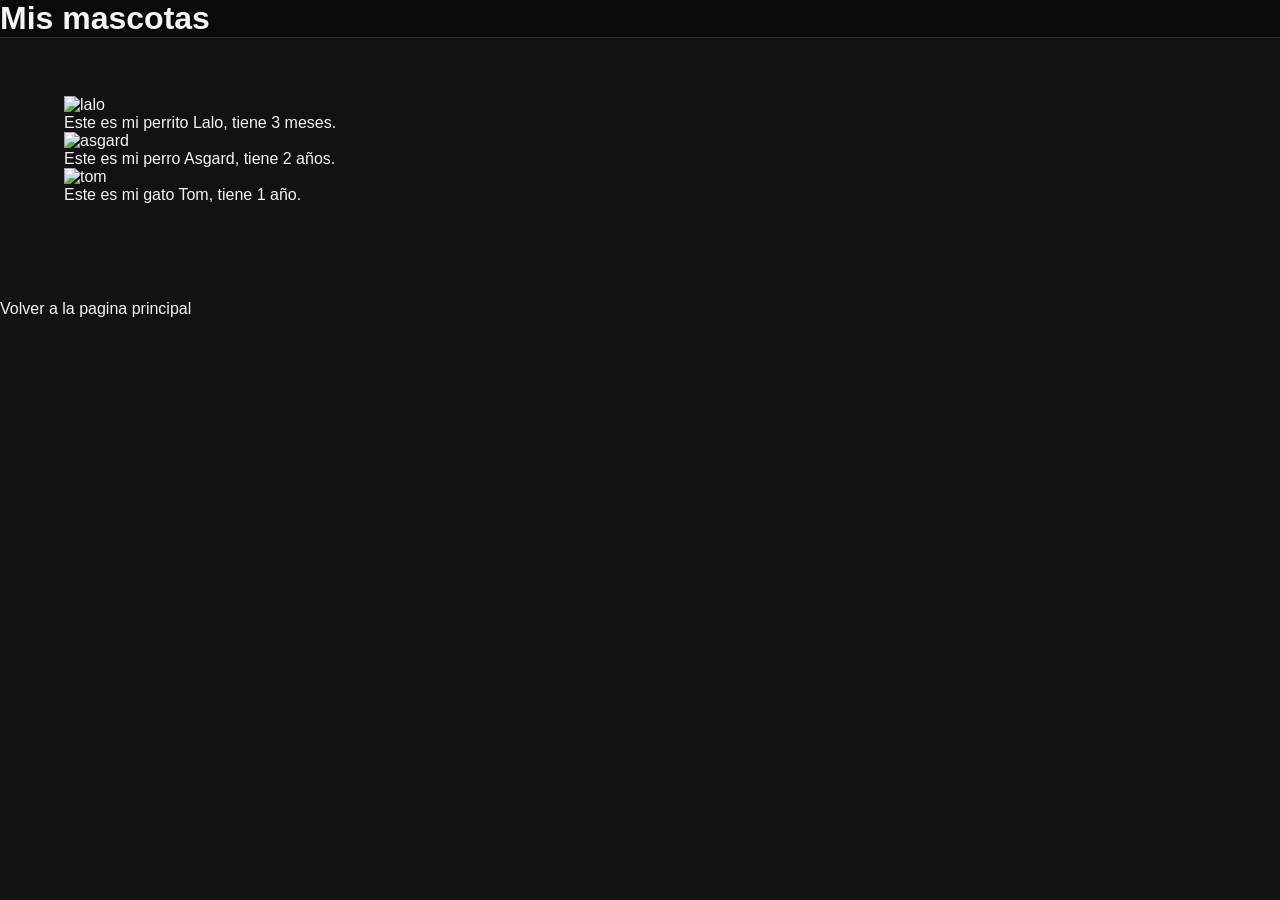
==== mascotas.html @ d5d4137e "first commit" ====
<!DOCTYPE html>
<html lang="es">
<head>
    <meta charset="UTF-8">
    <meta name="viewport" content="width=device-width, initial-scale=1.0">
    <title>Mis Mascotas</title>
    <link rel="stylesheet" href="styles.css">
</head>
<body>
    <!--MASCOTAS-->
    <header>
        <h1>Mis mascotas</h1>
    </header>

    <!--CONTENIDO DE LAS MASCOTAS-->
    <section>
        <article>
            <img src="aa.jpg" alt="lalo">
            <p> Este es mi perrito Lalo, tiene 3 meses.</p>
        </article>
        <article>
            <img src="descarga.jpg" alt="asgard">
            <p> Este es mi perro Asgard, tiene 2 años.</p>
        </article>
        <article>
            <img src="as.jpg" alt="tom">
            <p> Este es mi gato Tom, tiene 1 año.</p>
        </article>
    </section>

    <nav>
        <a href="index.html">Volver a la pagina principal</a>
    </nav>
    
</body>
</html>
---- styles.css ----
:root {
    --primary-color: #6c63ff;
    --dark-bg: #121212;
    --darker-bg: #0a0a0a;
    --light-text: #f5f5f5;
    --gray-text: #aaaaaa;
    --card-bg: #1e1e1e;
    --border-color: #2d2d2d;
    --transition: all .3s ease;
}

* {
    padding: 0;
    margin: 0;
    box-sizing: border-box;
}

html {
    scroll-behavior: smooth;
    scrollbar-color:var(--primary-color) var(--dark-bg);
}

body {
    font-family: 'Segoe UI', Tahoma, Geneva, Verdana, sans-serif;
    background-color: var(--dark-bg);
    color: var(--light-text);
    line-height: 1,6;
}

a {
    text-decoration: none;
    color: inherit;
}

ul {
    list-style: none;
}

img {
    max-width: 100%;
    height: auto;
    display: block;
}

header {
    position: fixed;
    top: 0;
    left: 0;
    width: 100%;
    background-color: rgba(10, 10, 10, 0.9);
    backdrop-filter: blur(10px);
    z-index: 100;
    border-bottom: 1px solid var(--border-color);
}

#navbar {
    display: flex;
    justify-content: space-between;
    align-items: center;
    padding: 1rem 5%;
    max-width: 1400px;
    margin: 0 auto;
}

.logo {
    font-size: 1.5rem;
    font-weight: 700;
    letter-spacing: 1px;
}

.logo span {
    color: var(--primary-color);
}

.nav-links {
    display: flex;
    gap: 2rem;
}

.nav-links a {
    position:  relative;
    padding: .5rem 0;
    transition:  var(--transition);
}

.nav-links a:after {
    content: '';
    position: absolute;
    bottom: 0;
    left: 0;
    width: 0;
    height: 2px;
    background-color: var(--primary-color);
    transition: var(--transition);
}

.nav-links a:hover {
    color: var(--primary-color);
}

.nav-links a:hover:after {
    width: 100%;
}

section {
    padding: 6rem 5%;
    max-width: 1400px;
    margin: 0 auto;
}

.section-title {
    font-size: 2rem;
    margin-bottom: 3rem;
    text-align: center;
    position: relative;
    padding-bottom: 1rem;
}

.section-title:after {
    content: '';
    position: absolute;
    bottom: 0;
    left: 50%;
    transform: translate(-50%);
    width: 80px;
    height: 3px;
    background-color: var(--primary-color);
}

.btn {
    display: inline-block;
    background-color: var(--primary-color);
    color: white;
    padding: .8rem 1.5rem;
    border-radius: 5px;
    font-weight: 600;
    transition: var(--transition);
    border: none;
}

.btn:hover {
    background-color: #5651d8;
    transform: translateY(-3px);
    box-shadow: 0 5px 15px rgba(108, 99, 255, 0.3);
}

.hero {
    min-height: 100vh;
    display: flex;
    align-items: center;
    padding-top: 5rem;
}

.hero-content {
    display: flex;
    justify-content: space-between;
    align-items: center;
    gap: 4rem;
}

.hero-text {
    flex: 1;
}

.hero-text h1 {
    font-size: 3rem;
    margin-bottom: .5 rem;
    font-weight: 700;
}

.hero-text h2 {
    font-size: 1.5rem;
    color: var(--primary-color);
    margin-bottom: 1.5rem;
    font-weight: 600;    
}

.hero-text p {
    margin-bottom: 1.5rem;
    color: var(--gray-text);
    font-size: 1.1rem;
    max-width: 600px;
}

.social-links {
    display: flex;
    gap: 1rem;
    margin-bottom: 2rem;
}

.social-links a {
    display: flex;
    align-items: center;
    justify-content: center;
    width: 40px;
    height: 40px;
    border-radius: 50%;
    background-color: var(--card-bg);
    color: var(--light-text);
    transition: var(--transition);
    font-size: 1.2rem;
}

.social-links a:hover {
    background-color: var(--primary-color);
    transform: translate(-3px);
}

.hero-image {
    flex: 1;
    display: flex;
    justify-content: flex-end;
}

.hero-image img {
    width: 350px;
    height: 350px;
    object-fit: cover;
    border-radius: 50%;
    border: 5px solid var(--primary-color);
    box-shadow: 0 0 25px rgba(108, 99, 255, .5);
    transition: var(--transition);
}

.hero-image img:hover {
    transform: scale(1.03);
    box-shadow: 0 0 30px rgba(108, 99, 255, .5);
}

.timeline {
    position: relative;
    max-width: 800px;
    margin: 0 auto;
}

.timeline:before {
    content: '';
    position: absolute;
    top: 0;
    left: 20px;
    width: 2px;
    height: 100%;
    background-color: var(--border-color);
}

.timeline-item {
    position: relative;
    margin-bottom: 3rem;
    padding-left: 50px;
}

.timeline-item:before {
    content: '';
    position: absolute;
    top: 5px;
    left: 10px;
    width: 20px;
    height: 20px;
    border-radius: 50%;
    background-color: var(--primary-color);
    z-index: 1;
}

.timeline-content {
    background-color: var(--card-bg);
    padding: 1.5rem;
    border-radius: 10px;
    border-left: 3px solid var(--primary-color);
}

.date {
    display: inline-block;
    padding: .3rem .8rem;
    background-color: rgba(108, 99, 255, 0.2);
    color: var(--primary-color);
    border-radius: 5px;
    font-size: .9rem;
    margin-bottom: 1rem;
}

.timeline-content h3{
    margin-bottom: .5rem;
    font-size: 1.3rem;
}

.timeline-content h4 {
    color: var(--gray-text);
    margin-bottom: 1rem;
    font-size: 1rem;
    font-weight: 500;
}

.skills {
    display: flex;
    flex-wrap: wrap;
    gap: .5rem;
    margin-top: .8rem;
}

.skills li {
    font-size: .8rem;
    padding: .3rem .8rem;
    background-color: var(--darker-bg);
    border-radius: 20px;
}

.projects-container {
    display: grid;
    grid-template-columns: repeat(auto-fill, minmax(300px, 1fr));
    gap: 2rem;
}

.project-card {
    background-color: var(--card-bg);
    border-radius: 10px;
    overflow: hidden;
    transition: var(--transition);
    height: 100%;
    display: flex;
    flex-direction: column;
}

.project-card:hover {
    transform: translateY(-3px);
    box-shadow: 0 0 30px rgba(108, 99, 255, .5);
}

.project-info {
    padding: 1.5rem;
    flex-grow: 1;
    display: flex;
    flex-direction: column;
}

.project-info {
    padding: 1.5rem;
    flex-grow: 1;
    display: flex;
    flex-direction: column;
}

.project-info h3 {
    margin-bottom: .8rem;
    font-size: 1.3rem;
}

.project-info p {
    color: var(--gray-text);
    margin-bottom: 1rem;
    font-size: .95rem;
    flex-grow: 1;
}

.project-tech {
    display: flex;
    flex-wrap: wrap;
    gap: .5rem;
    margin-bottom: 1rem;
}

.project-tech span {
    font-size: .8rem;
    padding: .2rem .6rem;
    background-color: var(--darker-bg);
    border-radius: 20px;
}

.project-links {
    display: flex;
    gap: 1rem;
}

.project-links a {
    font-size: .9rem;
    color: var(--gray-text);
    transition: var(--transition);
}

.project-links a:hover {
    color: var(--primary-color);
}

footer {
    background-color: var(--darker-bg);
    border-top: 1px solid var(--border-color);
    padding: 2rem 5%;
}

.footer-content {
    display: flex;
    justify-content: space-between;
    align-items: center;
    max-width: 1400px;
    margin: 0 auto;
}

@media (max-width: 430px) {
    header {
        position: static;
    }
    #navbar {
        flex-direction: column;
        padding: 1rem;
        gap: 1rem;
    }
    .hero-content, .nav-links {
        flex-direction: column;
    }
}
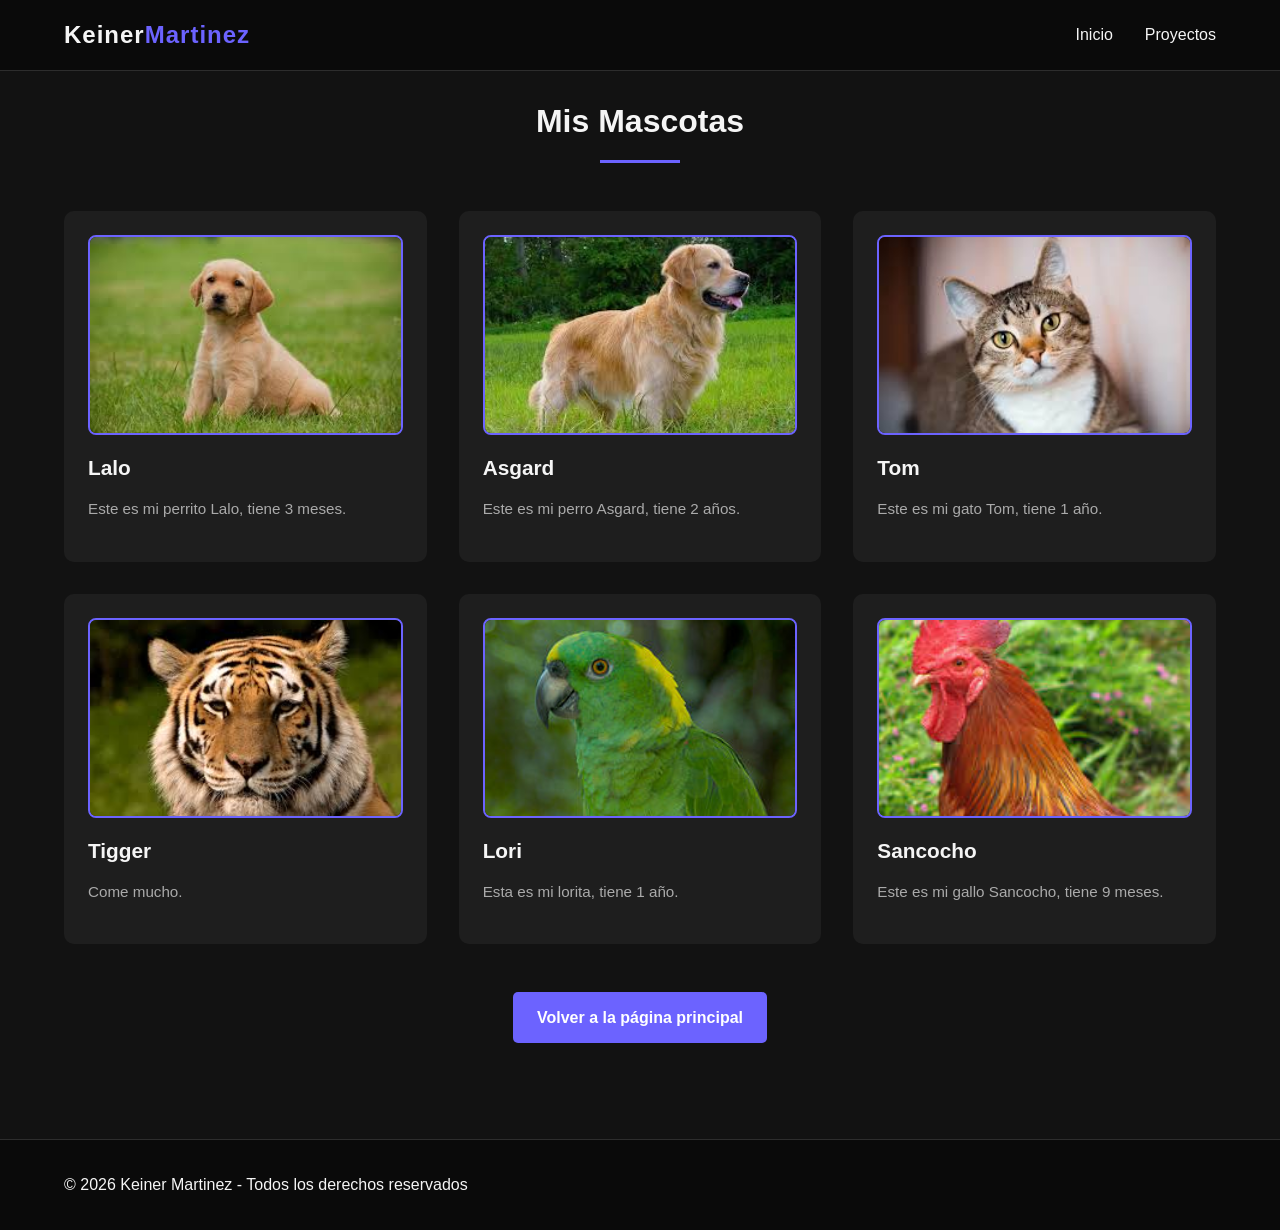
==== commit 79f963c9: "cambios" ====
--- a/mascotas.html
+++ b/mascotas.html
@@ -1,36 +1,98 @@
 <!DOCTYPE html>
 <html lang="es">
+
 <head>
     <meta charset="UTF-8">
     <meta name="viewport" content="width=device-width, initial-scale=1.0">
-    <title>Mis Mascotas</title>
+    <title>Mis Mascotas | Keiner Martinez</title>
     <link rel="stylesheet" href="styles.css">
+    <!-- Importante para los iconos que usas en el index -->
+    <script src="https://fontawesome.com" crossorigin="anonymous"></script>
 </head>
+
 <body>
-    <!--MASCOTAS-->
+    <!-- HEADER IGUAL AL INDEX (Tarea 2 Semana 2: Flexbox) -->
     <header>
-        <h1>Mis mascotas</h1>
+        <nav id="navbar">
+            <div class="logo">Keiner<span>Martinez</span></div>
+            <ul class="nav-links">
+                <li><a href="index.html">Inicio</a></li>
+                <li><a href="index.html#proyectos">Proyectos</a></li>
+
+            </ul>
+        </nav>
     </header>
 
-    <!--CONTENIDO DE LAS MASCOTAS-->
-    <section>
-        <article>
-            <img src="aa.jpg" alt="lalo">
-            <p> Este es mi perrito Lalo, tiene 3 meses.</p>
-        </article>
-        <article>
-            <img src="descarga.jpg" alt="asgard">
-            <p> Este es mi perro Asgard, tiene 2 años.</p>
-        </article>
-        <article>
-            <img src="as.jpg" alt="tom">
-            <p> Este es mi gato Tom, tiene 1 año.</p>
-        </article>
-    </section>
+    <main>
+        <section class="section">
+            <h2 class="section-title">Mis Mascotas</h2>
 
-    <nav>
-        <a href="index.html">Volver a la pagina principal</a>
-    </nav>
-    
+            <!-- CONTENEDOR GRID (Tarea 3 y 4 Semana 2: Grid Layout) -->
+            <div class="projects-container">
+                <article class="project-card">
+                    <div class="project-info">
+                        <img src="image/aa.jpg" alt="Lalo" class="hero-image-style">
+                        <h3>Lalo</h3>
+                        <p>Este es mi perrito Lalo, tiene 3 meses.</p>
+                    </div>
+                </article>
+
+                <article class="project-card">
+                    <div class="project-info">
+                        <img src="image/descarga.jpg" alt="Asgard" class="hero-image-style">
+                        <h3>Asgard</h3>
+                        <p>Este es mi perro Asgard, tiene 2 años.</p>
+                    </div>
+                </article>
+
+                <article class="project-card">
+                    <div class="project-info">
+                        <img src="image/as.jpg" alt="Tom" class="hero-image-style">
+                        <h3>Tom</h3>
+                        <p>Este es mi gato Tom, tiene 1 año.</p>
+                    </div>
+                </article>
+
+                <!-- Agregamos 3 más para completar las 6 que pide la tarea -->
+                <article class="project-card">
+                    <div class="project-info">
+                        <img src="image/ti.jpg" alt="Tigre">
+                        <h3>Tigger</h3>
+                        <p>Come mucho.</p>
+                    </div>
+                </article>
+
+                <article class="project-card">
+                    <div class="project-info">
+                        <img src="image/loro.jpg" alt="Loro" class="hero-image-style">
+                        <h3>Lori</h3>
+                        <p>Esta es mi lorita, tiene 1 año.</p>
+                    </div>
+                </article>
+
+                <article class="project-card">
+                    <div class="project-info">
+                        <img src="image/gallo.jpg" alt="gallo">
+                        <h3>Sancocho</h3>
+                        <p>Este es mi gallo Sancocho, tiene 9 meses.</p>
+                    </div>
+                </article>
+            </div>
+
+            <div class="btn-container">
+                <a href="index.html" class="btn">Volver a la página principal</a>
+            </div>
+        </section>
+    </main>
+
+    <footer>
+        <div class="footer-content">
+            <p>&copy; 2026 Keiner Martinez - Todos los derechos reservados</p>
+        </div>
+    </footer>
+
+    <!-- Tarea 5 Semana 3: Interactividad -->
+    <script src="script.js"></script>
 </body>
+
 </html>
--- a/styles.css
+++ b/styles.css
@@ -1,3 +1,4 @@
+/* TASK 4: Variables Globales (Ya las tenías, ¡Perfecto!) */
 :root {
     --primary-color: #6c63ff;
     --dark-bg: #121212;
@@ -17,14 +18,15 @@
 
 html {
     scroll-behavior: smooth;
-    scrollbar-color:var(--primary-color) var(--dark-bg);
+    scrollbar-color: var(--primary-color) var(--dark-bg);
 }
 
 body {
     font-family: 'Segoe UI', Tahoma, Geneva, Verdana, sans-serif;
     background-color: var(--dark-bg);
     color: var(--light-text);
-    line-height: 1,6;
+    line-height: 1.6;
+    /* Corregido de 1,6 a 1.6 */
 }
 
 a {
@@ -36,6 +38,7 @@
     list-style: none;
 }
 
+/* TASK 3: Imágenes Responsivas */
 img {
     max-width: 100%;
     height: auto;
@@ -78,9 +81,9 @@
 }
 
 .nav-links a {
-    position:  relative;
+    position: relative;
     padding: .5rem 0;
-    transition:  var(--transition);
+    transition: var(--transition);
 }
 
 .nav-links a:after {
@@ -108,6 +111,7 @@
     margin: 0 auto;
 }
 
+/* TASK 3: Fuentes en rem */
 .section-title {
     font-size: 2rem;
     margin-bottom: 3rem;
@@ -136,6 +140,7 @@
     font-weight: 600;
     transition: var(--transition);
     border: none;
+    cursor: pointer;
 }
 
 .btn:hover {
@@ -164,7 +169,7 @@
 
 .hero-text h1 {
     font-size: 3rem;
-    margin-bottom: .5 rem;
+    margin-bottom: .5rem;
     font-weight: 700;
 }
 
@@ -172,7 +177,7 @@
     font-size: 1.5rem;
     color: var(--primary-color);
     margin-bottom: 1.5rem;
-    font-weight: 600;    
+    font-weight: 600;
 }
 
 .hero-text p {
@@ -203,7 +208,7 @@
 
 .social-links a:hover {
     background-color: var(--primary-color);
-    transform: translate(-3px);
+    transform: translateY(-3px);
 }
 
 .hero-image {
@@ -278,7 +283,7 @@
     margin-bottom: 1rem;
 }
 
-.timeline-content h3{
+.timeline-content h3 {
     margin-bottom: .5rem;
     font-size: 1.3rem;
 }
@@ -306,6 +311,7 @@
 
 .projects-container {
     display: grid;
+    /* TASK 2: Se mantiene flexible con minmax */
     grid-template-columns: repeat(auto-fill, minmax(300px, 1fr));
     gap: 2rem;
 }
@@ -323,13 +329,6 @@
 .project-card:hover {
     transform: translateY(-3px);
     box-shadow: 0 0 30px rgba(108, 99, 255, .5);
-}
-
-.project-info {
-    padding: 1.5rem;
-    flex-grow: 1;
-    display: flex;
-    flex-direction: column;
 }
 
 .project-info {
@@ -394,17 +393,79 @@
     margin: 0 auto;
 }
 
-@media (max-width: 430px) {
+/* --- TASK 2: MEDIA QUERIES --- */
+
+/* Tablets (Medianas) */
+@media (max-width: 992px) {
+    .projects-container {
+        grid-template-columns: repeat(2, 1fr);
+        /* 2 columnas en tablets */
+    }
+}
+
+/* Móviles (Pequeñas) */
+@media (max-width: 600px) {
     header {
         position: static;
-    }
+        /* Cambia a estático para facilitar lectura */
+    }
+
     #navbar {
         flex-direction: column;
         padding: 1rem;
         gap: 1rem;
     }
-    .hero-content, .nav-links {
+
+    .nav-links {
         flex-direction: column;
-    }
-}
-
+        gap: 1rem;
+        align-items: center;
+    }
+
+    .hero-content {
+        flex-direction: column;
+        text-align: center;
+    }
+
+    .hero-image {
+        justify-content: center;
+    }
+
+    .hero-image img {
+        width: 280px;
+        height: 280px;
+    }
+
+    .projects-container {
+        grid-template-columns: 1fr;
+        /* 1 sola columna en móvil */
+    }
+
+    /* Galería solicitada en Task 2 */
+    .galeria {
+        display: grid;
+        grid-template-columns: repeat(2, 1fr);
+    }
+}
+
+/* Ajuste para las imágenes dentro de las tarjetas de mascotas */
+.project-card img {
+    width: 100%;
+    height: 200px;
+    object-fit: cover;
+    object-position: 50% 25%;
+    border-radius: 8px;
+    margin-bottom: 1rem;
+    border: 2px solid var(--primary-color);
+}
+
+img[alt="Loro"] {
+    object-fit: cover;
+    object-position: 50% 0%;
+}
+
+.btn-container {
+    display: flex;
+    justify-content: center;
+    margin-top: 3rem;
+}
